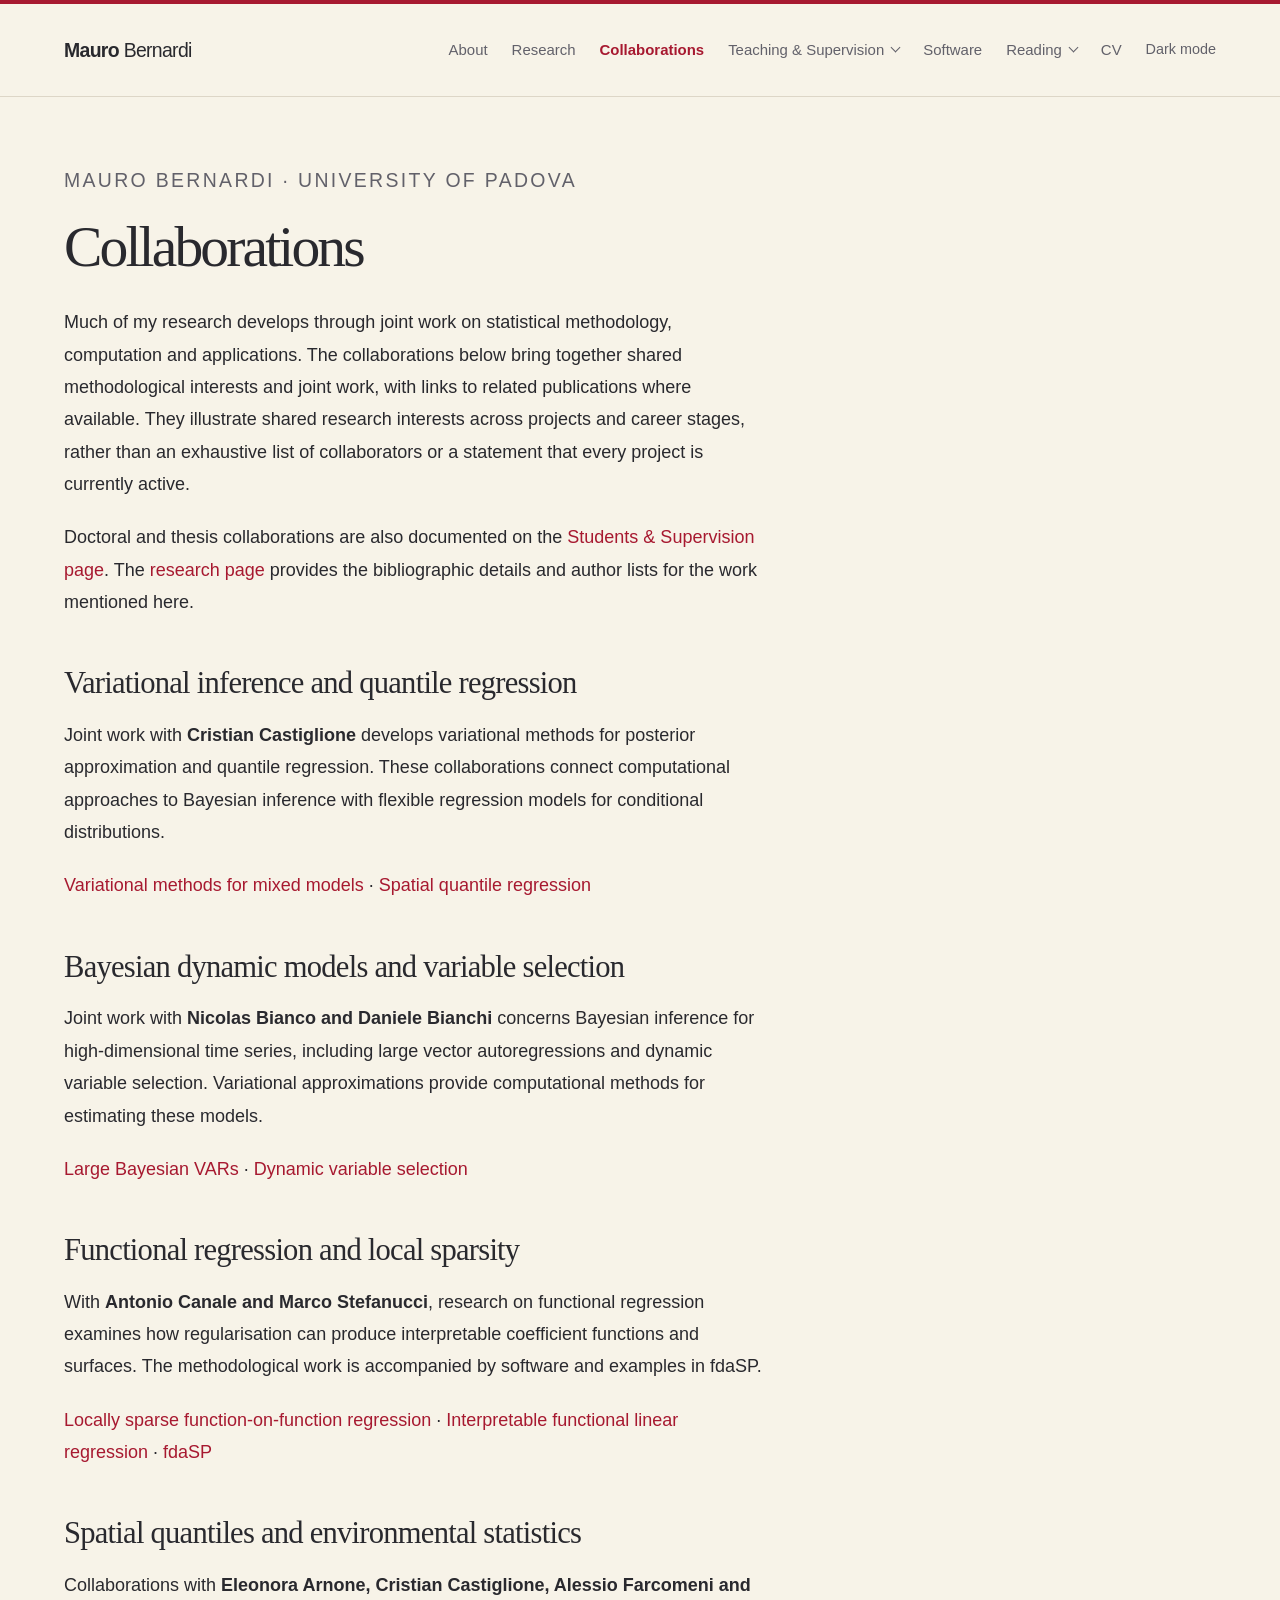
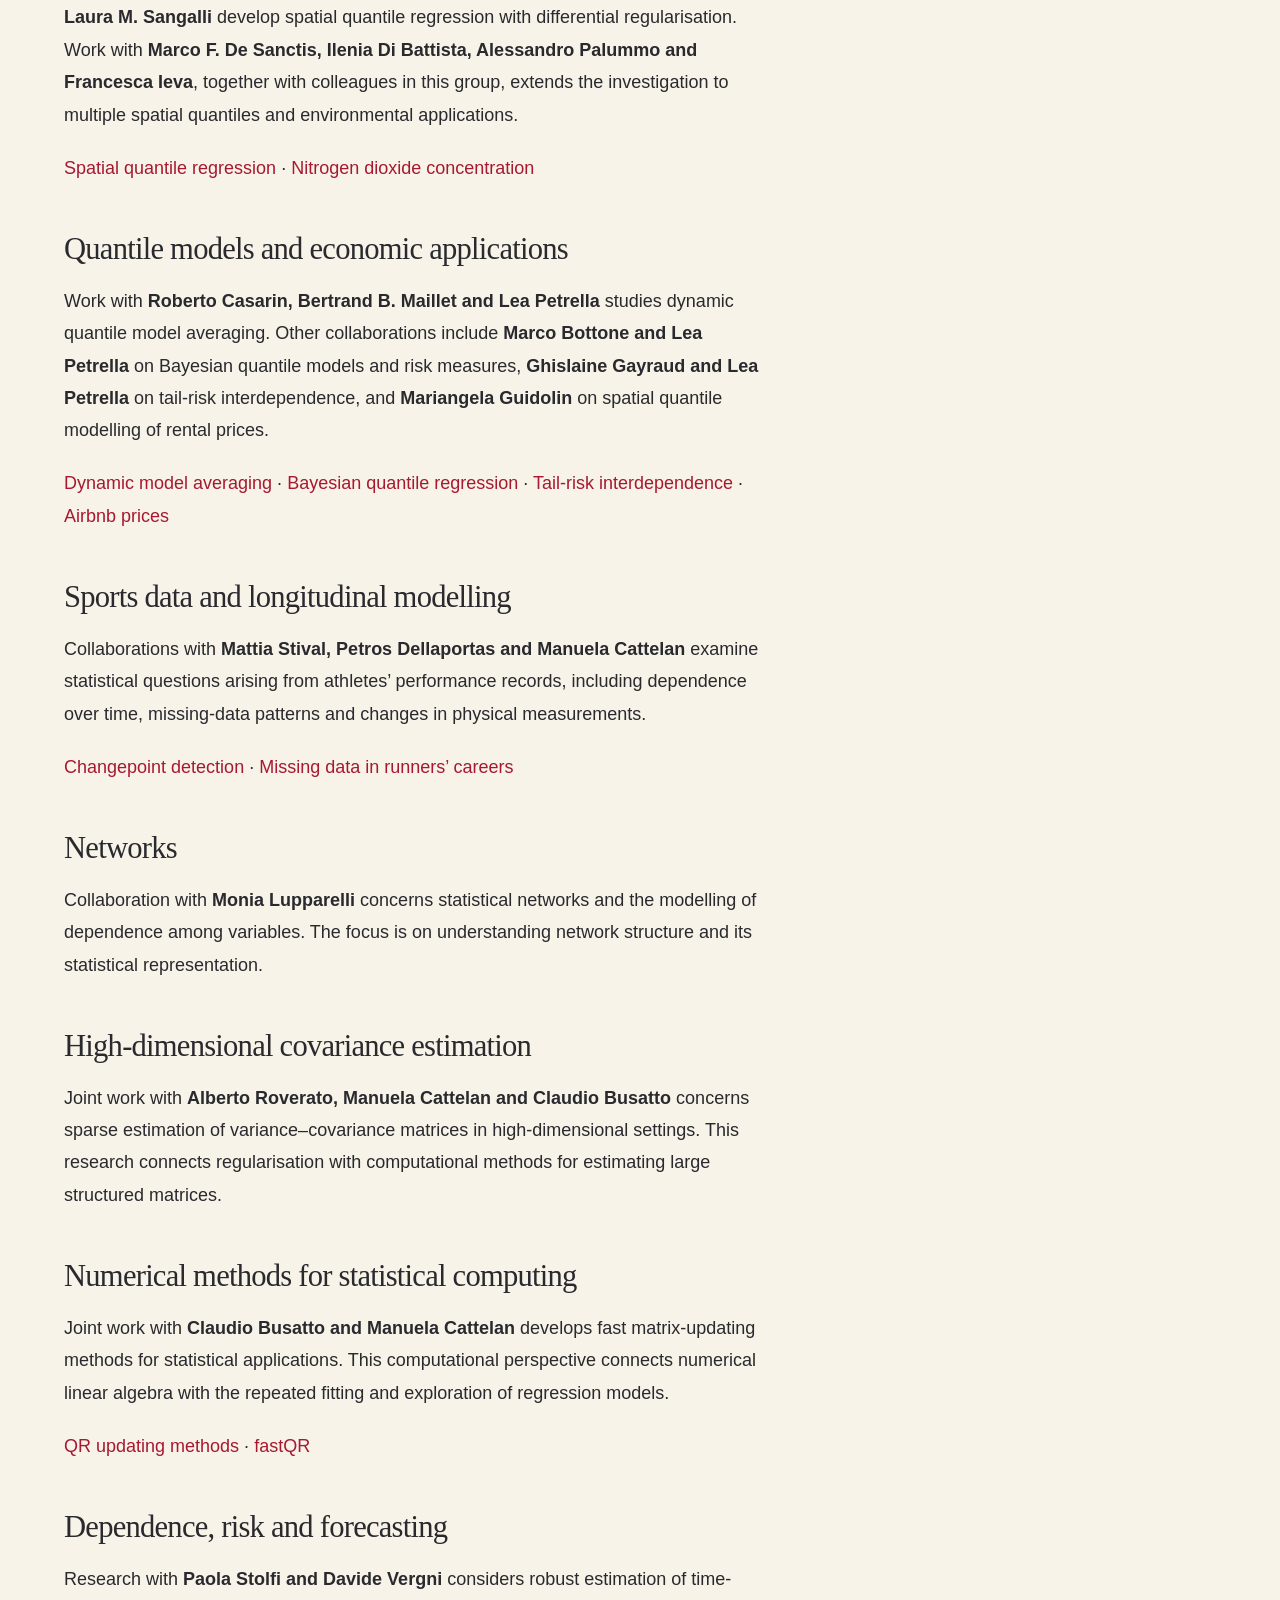
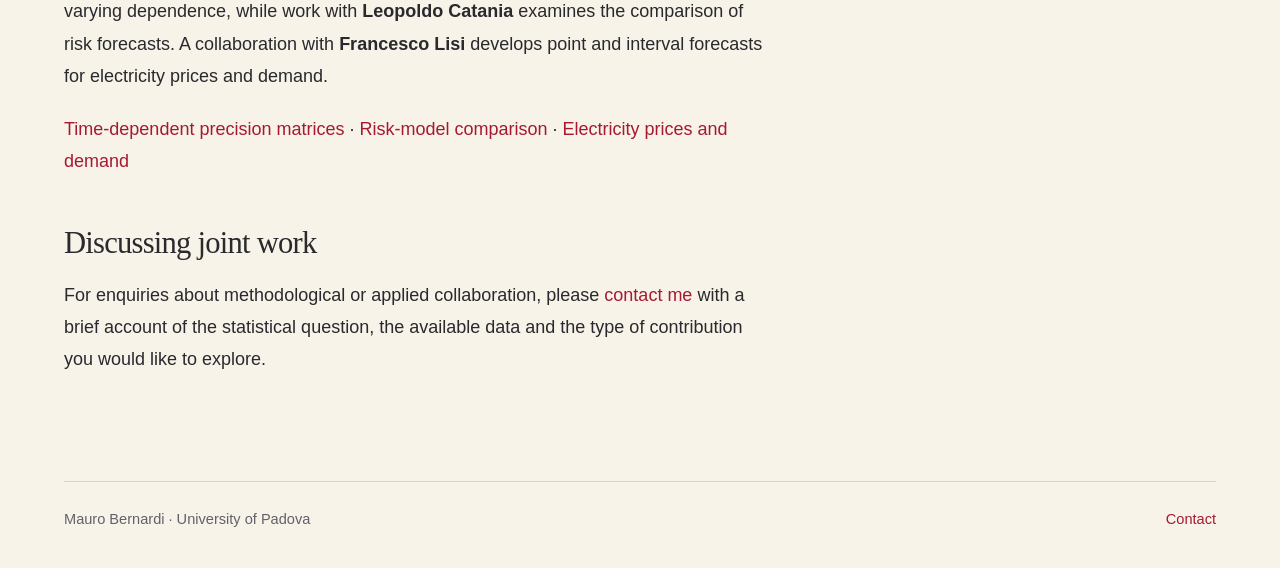
==== docs/collaborations.html @ 11c30ae1 "Personal website: first upload" ====
<!doctype html>
<html lang="en"><head><meta charset="utf-8"><meta name="viewport" content="width=device-width,initial-scale=1"><title>Collaborations · Mauro Bernardi</title><meta name="description" content="Mauro Bernardi, Associate Professor at the University of Padova. Research, publications, teaching and statistical software."><meta property="og:title" content="Collaborations · Mauro Bernardi"><meta property="og:type" content="website"><link rel="icon" href="assets/favicon.svg" type="image/svg+xml"><link rel="stylesheet" href="assets/style.css"><script src="assets/site.js" defer></script></head><body><a class="skip" href="#main">Skip to content</a><header class="site-header"><div class="nav-wrap"><a class="brand" href="index.html"><strong>Mauro</strong> Bernardi</a><button class="menu-toggle" type="button" aria-controls="navigation" aria-expanded="false">Menu</button><nav class="nav-links" id="navigation" aria-label="Main navigation"><a href="index.html">About</a><a href="research.html">Research</a><a href="collaborations.html" aria-current="page">Collaborations</a><details class="nav-group"><summary>Teaching &amp; Supervision</summary><div class="nav-submenu"><a href="teaching.html">Teaching</a><a href="students.html">Students &amp; Supervision</a><a href="thesis-topics.html">Thesis opportunities</a></div></details><a href="software.html">Software</a><details class="nav-group"><summary>Reading</summary><div class="nav-submenu"><a href="selected-readings.html">Selected readings in statistics</a><a href="reading-list.html">Reading list</a></div></details><a href="cv.html">CV</a><button class="theme-toggle" type="button" aria-pressed="false">Dark mode</button></nav></div></header><main class="container" id="main"><div class="page-copy"><p class="page-kicker">Mauro Bernardi · University of Padova</p><h1 id="collaborations">Collaborations</h1>
<p>Much of my research develops through joint work on statistical methodology, computation and applications. The collaborations below bring together shared methodological interests and joint work, with links to related publications where available. They illustrate shared research interests across projects and career stages, rather than an exhaustive list of collaborators or a statement that every project is currently active.</p>
<p>Doctoral and thesis collaborations are also documented on the <a href="students.html">Students &amp; Supervision page</a>. The <a href="research.html">research page</a> provides the bibliographic details and author lists for the work mentioned here.</p>
<h2 id="variational-inference-and-quantile-regression">Variational inference and quantile regression</h2>
<p>Joint work with <strong>Cristian Castiglione</strong> develops variational methods for posterior approximation and quantile regression. These collaborations connect computational approaches to Bayesian inference with flexible regression models for conditional distributions.</p>
<p><a href="research.html#variational-mixed-models">Variational methods for mixed models</a> · <a href="research.html#spatial-quantiles">Spatial quantile regression</a></p>
<h2 id="bayesian-dynamic-models-and-variable-selection">Bayesian dynamic models and variable selection</h2>
<p>Joint work with <strong>Nicolas Bianco and Daniele Bianchi</strong> concerns Bayesian inference for high-dimensional time series, including large vector autoregressions and dynamic variable selection. Variational approximations provide computational methods for estimating these models.</p>
<p><a href="research.html#variational-var">Large Bayesian VARs</a> · <a href="research.html#dynamic-variable-selection">Dynamic variable selection</a></p>
<h2 id="functional-regression-and-local-sparsity">Functional regression and local sparsity</h2>
<p>With <strong>Antonio Canale and Marco Stefanucci</strong>, research on functional regression examines how regularisation can produce interpretable coefficient functions and surfaces. The methodological work is accompanied by software and examples in fdaSP.</p>
<p><a href="research.html#locally-sparse-functional">Locally sparse function-on-function regression</a> · <a href="research.html#interpretable-functional-regression">Interpretable functional linear regression</a> · <a href="software.html#fdasp">fdaSP</a></p>
<h2 id="spatial-quantiles-and-environmental-statistics">Spatial quantiles and environmental statistics</h2>
<p>Collaborations with <strong>Eleonora Arnone, Cristian Castiglione, Alessio Farcomeni and Laura M. Sangalli</strong> develop spatial quantile regression with differential regularisation. Work with <strong>Marco F. De Sanctis, Ilenia Di Battista, Alessandro Palummo and Francesca Ieva</strong>, together with colleagues in this group, extends the investigation to multiple spatial quantiles and environmental applications.</p>
<p><a href="research.html#spatial-quantiles">Spatial quantile regression</a> · <a href="research.html#nitrogen-dioxide-quantiles">Nitrogen dioxide concentration</a></p>
<h2 id="quantile-models-and-economic-applications">Quantile models and economic applications</h2>
<p>Work with <strong>Roberto Casarin, Bertrand B. Maillet and Lea Petrella</strong> studies dynamic quantile model averaging. Other collaborations include <strong>Marco Bottone and Lea Petrella</strong> on Bayesian quantile models and risk measures, <strong>Ghislaine Gayraud and Lea Petrella</strong> on tail-risk interdependence, and <strong>Mariangela Guidolin</strong> on spatial quantile modelling of rental prices.</p>
<p><a href="research.html#dynamic-quantile-averaging">Dynamic model averaging</a> · <a href="research.html#skew-power-quantile-regression">Bayesian quantile regression</a> · <a href="research.html#bayesian-tail-risk">Tail-risk interdependence</a> · <a href="research.html#airbnb-spatial-quantiles">Airbnb prices</a></p>
<h2 id="sports-data-and-longitudinal-modelling">Sports data and longitudinal modelling</h2>
<p>Collaborations with <strong>Mattia Stival, Petros Dellaportas and Manuela Cattelan</strong> examine statistical questions arising from athletes’ performance records, including dependence over time, missing-data patterns and changes in physical measurements.</p>
<p><a href="research.html#sports-changepoints">Changepoint detection</a> · <a href="research.html#runners-missing-data">Missing data in runners’ careers</a></p>
<h2 id="networks">Networks</h2>
<p>Collaboration with <strong>Monia Lupparelli</strong> concerns statistical networks and the modelling of dependence among variables. The focus is on understanding network structure and its statistical representation.</p>
<h2 id="high-dimensional-covariance-estimation">High-dimensional covariance estimation</h2>
<p>Joint work with <strong>Alberto Roverato, Manuela Cattelan and Claudio Busatto</strong> concerns sparse estimation of variance–covariance matrices in high-dimensional settings. This research connects regularisation with computational methods for estimating large structured matrices.</p>
<h2 id="numerical-methods-for-statistical-computing">Numerical methods for statistical computing</h2>
<p>Joint work with <strong>Claudio Busatto and Manuela Cattelan</strong> develops fast matrix-updating methods for statistical applications. This computational perspective connects numerical linear algebra with the repeated fitting and exploration of regression models.</p>
<p><a href="research.html#fast-qr-updates">QR updating methods</a> · <a href="software.html#fastqr">fastQR</a></p>
<h2 id="dependence-risk-and-forecasting">Dependence, risk and forecasting</h2>
<p>Research with <strong>Paola Stolfi and Davide Vergni</strong> considers robust estimation of time-varying dependence, while work with <strong>Leopoldo Catania</strong> examines the comparison of risk forecasts. A collaboration with <strong>Francesco Lisi</strong> develops point and interval forecasts for electricity prices and demand.</p>
<p><a href="research.html#robust-precision-matrices">Time-dependent precision matrices</a> · <a href="research.html#var-model-confidence-set">Risk-model comparison</a> · <a href="research.html#electricity-price-demand">Electricity prices and demand</a></p>
<h2 id="discussing-joint-work">Discussing joint work</h2>
<p>For enquiries about methodological or applied collaboration, please <a href="mailto:mauro.bernardi@unipd.it">contact me</a> with a brief account of the statistical question, the available data and the type of contribution you would like to explore.</p></div></main><footer class="site-footer"><span>Mauro Bernardi · University of Padova</span><a href="mailto:mauro.bernardi@unipd.it">Contact</a></footer></body></html>
---- docs/assets/style.css ----
/* Research Studio / Editorial: shared theme for the complete academic site. */
:root{--bg:#f7f3e8;--ink:#29292e;--muted:#62616a;--accent:#a71930;--accent-soft:#f5e9e4;--line:#ddd6c7;--surface:#eee8da;--card:#fcfaf3;--subtle:var(--surface);--max:1220px;color-scheme:light}
:root[data-theme=dark]{--bg:#19191e;--ink:#f0edf0;--muted:#bbb6bf;--accent:#f2a1b2;--accent-soft:#30232b;--line:#3d3943;--surface:#242329;--card:#212026;color-scheme:dark}
*{box-sizing:border-box}html{font-size:18px;scroll-behavior:smooth;scroll-padding-top:28px}body{margin:0;background:var(--bg);color:var(--ink);font:400 1rem/1.8 -apple-system,BlinkMacSystemFont,'Segoe UI',Arial,sans-serif}a{color:var(--accent);text-decoration:none;text-underline-offset:.22em}a:hover{text-decoration:underline}a:focus-visible,button:focus-visible,summary:focus-visible,input:focus-visible{outline:3px solid var(--accent);outline-offset:4px}img{max-width:100%}button,input{font:inherit}.skip{position:absolute;left:20px;top:-100px;z-index:30;background:var(--bg);padding:10px}.skip:focus{top:10px}
.site-header{border-top:4px solid var(--accent);border-bottom:1px solid var(--line);background:var(--bg)}.nav-wrap{max-width:var(--max);padding:0 34px;margin:auto;min-height:92px;display:flex;align-items:center;justify-content:space-between;gap:25px}.brand{white-space:nowrap;color:var(--ink);letter-spacing:-.035em;font-size:1.08rem}.brand strong{font-weight:700}.nav-links{display:flex;align-items:center;gap:24px}.nav-links>a,.nav-group>summary{font-size:.83rem;color:var(--muted);white-space:nowrap}.nav-links a[aria-current=page],.nav-group.active>summary{color:var(--accent);font-weight:600}.theme-toggle,.menu-toggle{border:0;background:none;cursor:pointer;color:var(--muted);padding:7px 0;font-size:.8rem;white-space:nowrap}.theme-toggle:hover,.menu-toggle:hover{color:var(--accent)}.menu-toggle{display:none}.nav-group{position:relative}.nav-group>summary{cursor:pointer;list-style:none;display:flex;align-items:center;gap:8px}.nav-group>summary::-webkit-details-marker{display:none}.nav-group>summary::after{content:'';width:6px;height:6px;border-right:1.5px solid currentColor;border-bottom:1.5px solid currentColor;transform:rotate(45deg);margin-top:-4px}.nav-group[open]>summary::after{transform:rotate(225deg);margin-top:3px}.nav-submenu{position:absolute;z-index:10;top:calc(100% + 18px);left:-17px;min-width:260px;border:1px solid var(--line);border-radius:5px;background:var(--card);padding:9px;box-shadow:0 12px 28px #17142512}.nav-submenu a{display:block;font-size:.85rem;color:var(--muted);padding:8px 12px;border-radius:3px}.nav-submenu a:hover{background:var(--surface);text-decoration:none}
.container{max-width:var(--max);padding:66px 34px 85px;margin:auto}.home-heading{border-left:4px solid var(--accent);padding-left:26px;margin-bottom:54px}.home-kicker,.page-kicker{font-size:.79rem;letter-spacing:.12em;text-transform:uppercase;color:var(--muted);margin:0 0 15px}.home-heading h1{font-family:Georgia,'Times New Roman',serif;font-size:clamp(3.6rem,6.2vw,5.25rem);font-weight:400;letter-spacing:-.065em;line-height:1.08;margin:0 0 18px}.home-heading h1 strong{font-weight:400}.subtitle{font-size:1.06rem;color:var(--muted);margin:0}.home-grid{display:grid;grid-template-columns:minmax(0,1fr) 270px;gap:90px;align-items:start}.home-copy{max-width:710px}.home-copy>p:first-of-type{font-size:1.14rem;line-height:1.85}.home-copy h2{border-top:1px solid var(--line);padding-top:25px;margin-top:2.3rem}.home-copy h2:first-child{border-top:0;padding-top:0;margin-top:0}
h1,h2,h3{color:var(--ink)}h1{font-family:Georgia,'Times New Roman',serif;font-size:3.2rem;font-weight:400;letter-spacing:-.05em;line-height:1.18;margin:0 0 1.4rem}h2{font-family:Georgia,'Times New Roman',serif;font-weight:400;font-size:1.7rem;letter-spacing:-.025em;line-height:1.35;margin:2.5rem 0 .8rem}h3{font-size:1.08rem;line-height:1.5;font-weight:600;margin:0 0 .55rem;letter-spacing:-.015em}p{margin:.7rem 0 1.15rem}strong{font-weight:600}.page-copy{max-width:940px}.page-copy>p:first-of-type{max-width:850px;font-size:1.08rem}.page-kicker+p{font-size:1rem}
.profile-card{background:var(--card);border:1px solid var(--line);border-radius:6px;padding:23px;border-top:3px solid var(--accent);box-shadow:0 12px 32px #29212a07}.profile-mark{display:flex;align-items:center;justify-content:center;aspect-ratio:4/5;font:italic 4.6rem Georgia,serif;letter-spacing:-.08em;background:var(--surface);color:var(--accent);border-radius:3px;margin-bottom:22px}.portrait{width:100%;aspect-ratio:2/3;object-fit:contain;object-position:center;border-radius:3px;display:block;margin-bottom:22px}.profile-card address{font-style:normal;font-size:.85rem;line-height:1.8;color:var(--muted)}.contact-links{display:flex;flex-direction:column;gap:.4rem;font-size:.83rem;margin-top:18px;overflow-wrap:anywhere}.thesis-callout{margin-top:35px;background:var(--accent-soft);border-left:3px solid var(--accent);padding:23px 26px}.home-copy .thesis-callout h2{border:0;padding:0;margin:0 0 12px;font-size:1.5rem}.thesis-callout p{font-size:.97rem}.thesis-callout p:last-child{margin-bottom:0}.text-link{font-size:.92rem;font-weight:550}
.publication-section{margin-top:36px}.publication-list{border-top:1px solid var(--line)}.publication{display:grid;grid-template-columns:65px minmax(0,1fr);gap:25px;border-bottom:1px solid var(--line);padding:26px 0}.publication-year{font-size:.94rem;color:var(--muted);padding-top:2px;font-variant-numeric:tabular-nums}.publication h3{font-size:1.13rem;margin:0 0 8px;line-height:1.55}.publication h3 a{color:var(--ink)}.publication h3 a:hover{color:var(--accent)}.publication p{font-size:.93rem;line-height:1.7;margin:.25rem 0}.publication-authors{color:var(--muted)}.publication-authors strong{color:var(--ink);font-weight:550}.publication-venue{font-style:italic;color:var(--muted)}.resource-links{display:flex;flex-wrap:wrap;gap:8px;margin-top:15px}.resource-link{display:inline-flex;align-items:center;border:1px solid var(--line);border-radius:3px;padding:4px 11px;font-size:.8rem;line-height:1.5;color:var(--accent);background:var(--card)}.resource-link:hover{background:var(--accent-soft);border-color:var(--accent);text-decoration:none}.software-grid{display:grid;grid-template-columns:repeat(2,minmax(0,1fr));gap:22px;margin:36px 0}.software-card{display:flex;flex-direction:column;background:var(--card);border:1px solid var(--line);border-radius:6px;padding:26px}.software-label{font-size:.79rem;color:var(--muted);letter-spacing:.08em;text-transform:uppercase}.software-card h2{font-family:-apple-system,BlinkMacSystemFont,'Segoe UI',Arial,sans-serif;font-size:1.6rem;font-weight:650;letter-spacing:-.04em;margin:10px 0 8px}.software-card p{font-size:.96rem;margin:0 0 16px}.software-card .resource-links{margin-top:auto;padding-top:5px}
.degree-links{display:flex;flex-wrap:wrap;gap:10px;margin:28px 0 35px}.degree-links a{border:1px solid var(--line);background:var(--card);padding:7px 15px;border-radius:4px;font-size:.86rem}.degree-links a:hover{border-color:var(--accent);background:var(--accent-soft);text-decoration:none}.record-notice{border-left:3px solid var(--line);padding:3px 0 3px 22px;margin:35px 0}.record-notice h2{margin-top:0;font-size:1.4rem}.record-notice p{color:var(--muted);font-size:.95rem}.student-record{display:grid;grid-template-columns:65px minmax(0,1fr);gap:25px;padding:23px 0;border-bottom:1px solid var(--line)}.record-year,.record-meta{font-size:.88rem;color:var(--muted)}.student-record h3{margin:0}.student-record p{margin:.3rem 0}.topic-section{margin-top:35px;scroll-margin-top:28px}.topic{border:1px solid var(--line);border-radius:4px;background:var(--card);margin:12px 0}.topic>summary{padding:19px 22px;cursor:pointer;font-size:1.03rem;font-weight:550}.topic[open]>summary{border-bottom:1px solid var(--line);color:var(--accent)}.topic-body{padding:7px 22px 22px}.topic-body p{font-size:.95rem}.topic-body h3{font-size:.92rem;margin-top:20px}.cv-download{display:inline-block;padding:8px 15px;border:1px solid var(--accent);border-radius:4px;margin:5px 0 20px}
.site-footer{max-width:calc(var(--max) - 68px);margin:auto;border-top:1px solid var(--line);padding:24px 0 35px;display:flex;justify-content:space-between;gap:20px;font-size:.81rem;color:var(--muted)}.site-footer a{font-size:.81rem}
@media(max-width:1050px){.nav-wrap{padding:0 25px;gap:15px}.nav-links{gap:17px}.nav-links>a,.nav-group>summary{font-size:.8rem}.home-grid{gap:50px;grid-template-columns:minmax(0,1fr) 245px}.container{padding-left:25px;padding-right:25px}.site-footer{max-width:calc(100% - 50px)}}
@media(max-width:900px){html{font-size:17px}.nav-wrap{flex-wrap:wrap;min-height:74px;padding:12px 24px}.menu-toggle{display:block;font-size:.88rem}.nav-links{display:flex;width:100%;align-items:stretch;flex-direction:column;gap:0;padding:4px 0 12px}.js .nav-links{display:none}.js .nav-links.open{display:flex}.nav-links>a,.nav-group>summary{display:flex;padding:10px 0;font-size:.94rem}.theme-toggle{text-align:left;width:fit-content;font-size:.86rem;padding:10px 0}.nav-submenu{position:static;border:0;border-left:2px solid var(--line);border-radius:0;box-shadow:none;margin:0 0 12px 5px;padding:3px 0 3px 15px;min-width:0}.nav-submenu a{font-size:.9rem;padding:8px}.home-grid{grid-template-columns:minmax(0,1fr) 225px;gap:32px}.container{padding-top:43px}.home-heading{margin-bottom:40px}.home-heading h1{font-size:4rem}.home-copy>p:first-of-type{font-size:1.08rem}.contact-links{font-size:.85rem}.profile-card address{font-size:.85rem}}
@media(max-width:650px){.container{padding:34px 22px 55px}.home-heading{padding-left:17px;margin-bottom:30px}.home-kicker,.page-kicker{font-size:.83rem;letter-spacing:.07em}.home-heading h1{font-size:clamp(2.8rem,11vw,3.8rem)}.subtitle{font-size:.96rem}.home-grid{grid-template-columns:1fr;gap:32px}.profile-card{grid-row:1;display:grid;grid-template-columns:108px minmax(0,1fr);gap:0 18px;padding:17px}.profile-mark,.portrait{grid-row:1/3;margin:0;font-size:3rem;align-self:start}.profile-card address{font-size:.85rem}.contact-links{font-size:.85rem;margin-top:12px;gap:.2rem}.home-copy h2{font-size:1.55rem}.home-copy>p:first-of-type{font-size:1.06rem}h1{font-size:2.5rem}h2{font-size:1.5rem}.page-copy>p:first-of-type{font-size:1.02rem}.publication,.student-record{grid-template-columns:1fr;gap:7px;padding:22px 0}.publication-year{font-size:.86rem}.publication h3{font-size:1.06rem}.resource-link{font-size:.85rem}.software-grid{grid-template-columns:1fr;gap:17px}.software-card{padding:23px}.software-label{font-size:.84rem}.software-card p{font-size:.97rem}.topic>summary{padding:17px;font-size:1rem}.topic-body{padding:5px 17px 20px}.degree-links a{font-size:.87rem}.site-footer{max-width:calc(100% - 44px);flex-wrap:wrap;font-size:.83rem}.site-footer a{font-size:.83rem}.thesis-callout{padding:20px}.text-link{font-size:.93rem}}
@media(prefers-reduced-motion:reduce){html{scroll-behavior:auto}}
/* Research links and expanded software/supervision records. */
.publication,.software-card,.supervision-group{scroll-margin-top:28px}
.software-card h3{font:600 .92rem/1.5 -apple-system,BlinkMacSystemFont,'Segoe UI',Arial,sans-serif;margin:5px 0 9px}
.software-card ul{padding-left:1.15rem;margin:0 0 12px;font-size:.92rem;line-height:1.65}
.software-card .software-papers p{font-size:.86rem;color:var(--muted)}
.software-papers{border-top:1px solid var(--line);padding-top:18px;margin-top:3px}
.related-work{margin-top:18px}.related-work>span{font-size:.82rem;color:var(--muted)}.related-work .resource-links{margin-top:6px}
.supervision-subheading{font:600 1rem/1.5 -apple-system,BlinkMacSystemFont,'Segoe UI',Arial,sans-serif;margin:29px 0 10px}
.record-explanation{color:var(--muted);font-size:.91rem;max-width:780px}
.student-record h4{font-size:1.04rem;line-height:1.5;font-weight:600;margin:0}
.record-year span{display:block;font-size:.78rem}
@media(max-width:650px){.record-year span{display:inline;margin-right:7px;font-size:.85rem}.software-card .software-papers p{font-size:.9rem}}
/* Reading measure and touch targets, retaining the existing typefaces. */
.page-copy>p,.home-copy>p{max-width:70ch}
.student-record>div:last-child,.publication-body,.software-card{min-width:0}
.student-record p,.software-card p,.publication-body p{overflow-wrap:break-word}
.page-copy h1{overflow-wrap:break-word}
@media(max-width:900px){.menu-toggle,.theme-toggle{min-height:44px;min-width:44px}.nav-submenu a{min-height:44px}}
@media(max-width:650px){.resource-link,.degree-links a{min-height:44px;align-items:center}.degree-links a{display:inline-flex}.software-card h2{overflow-wrap:anywhere}}
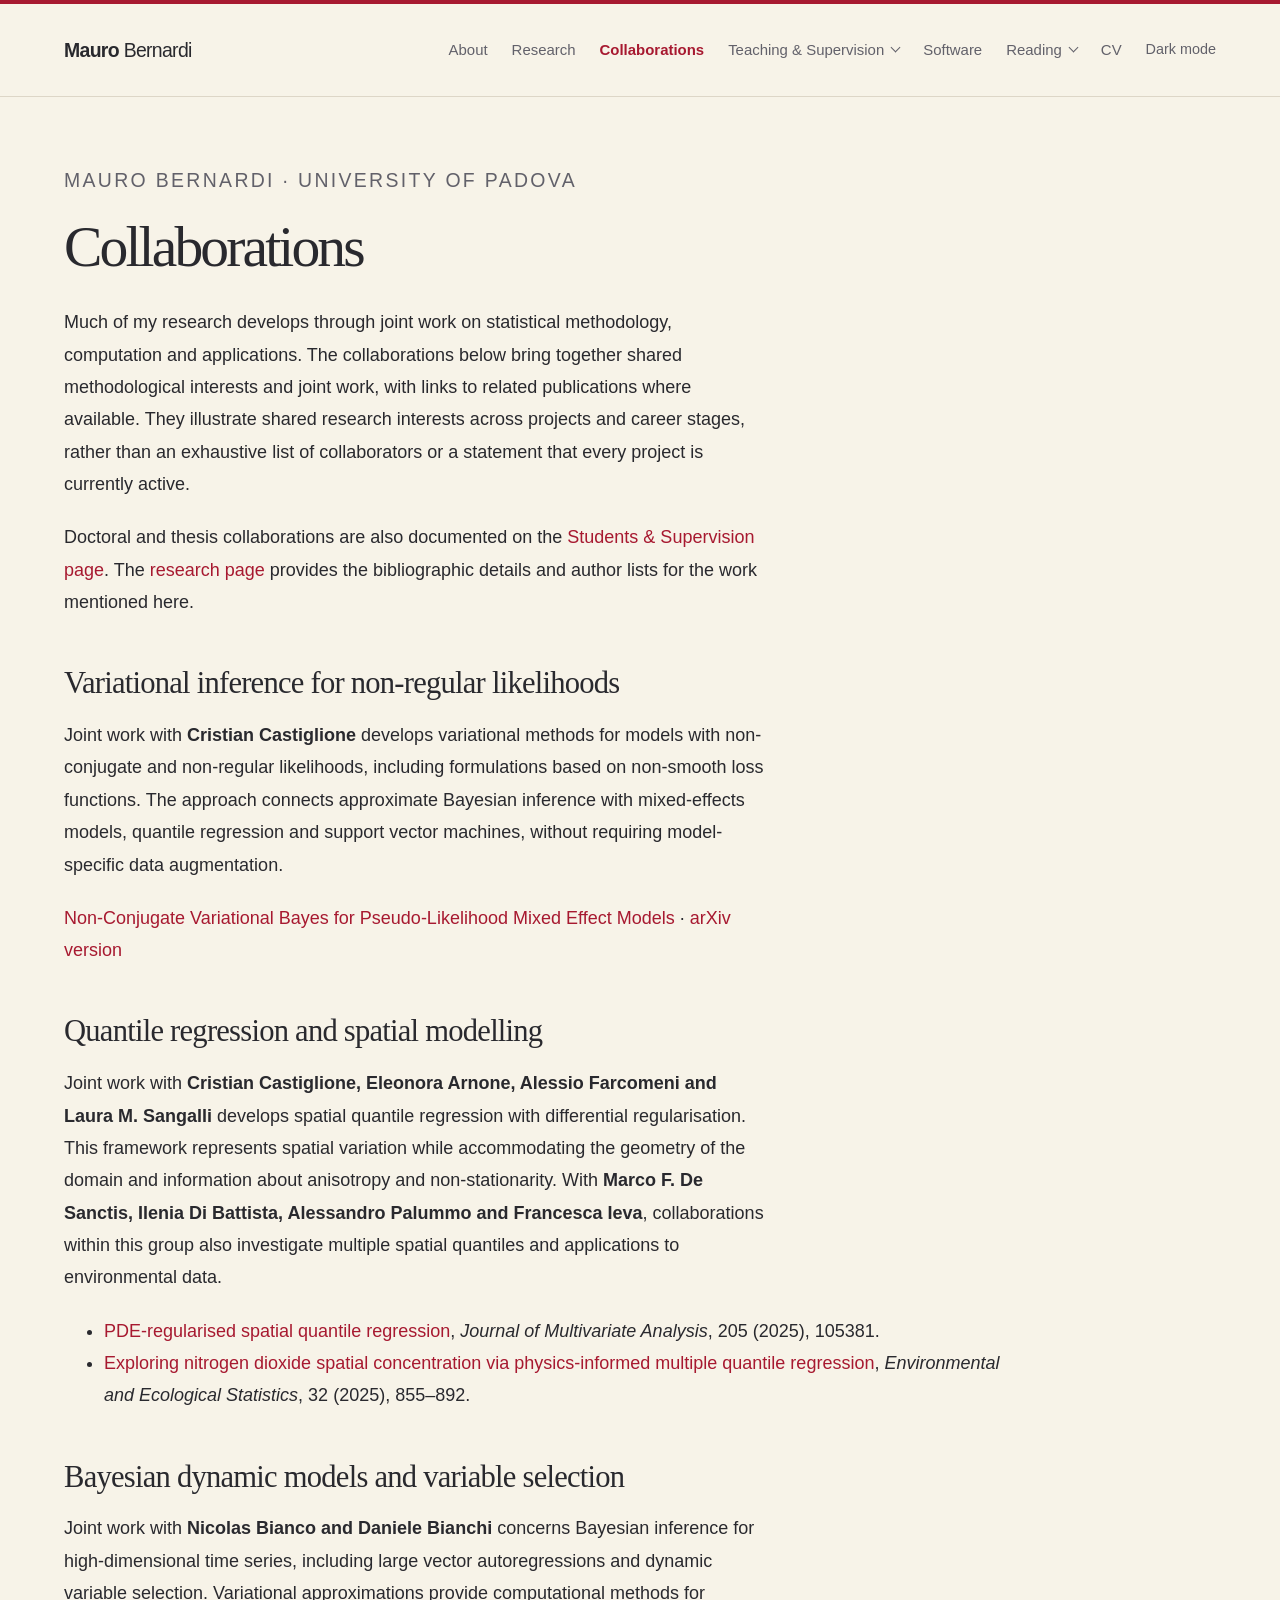
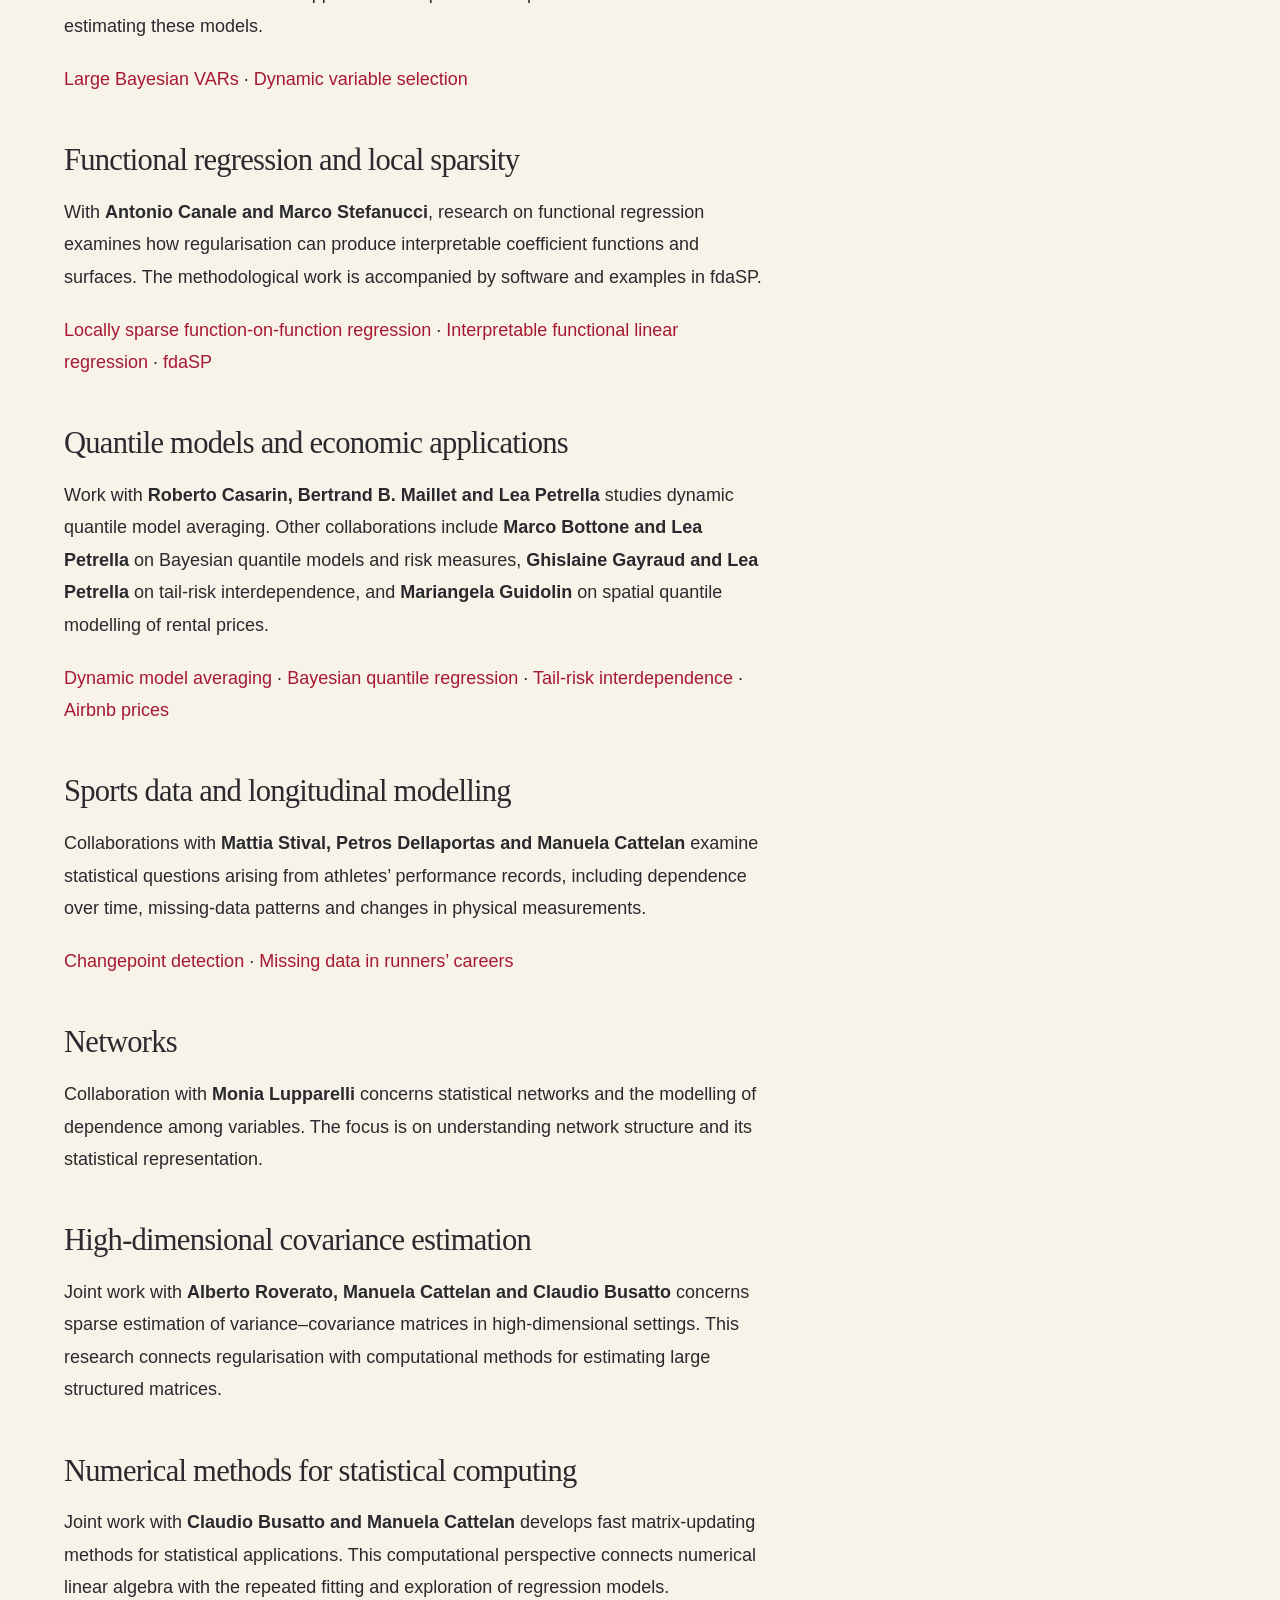
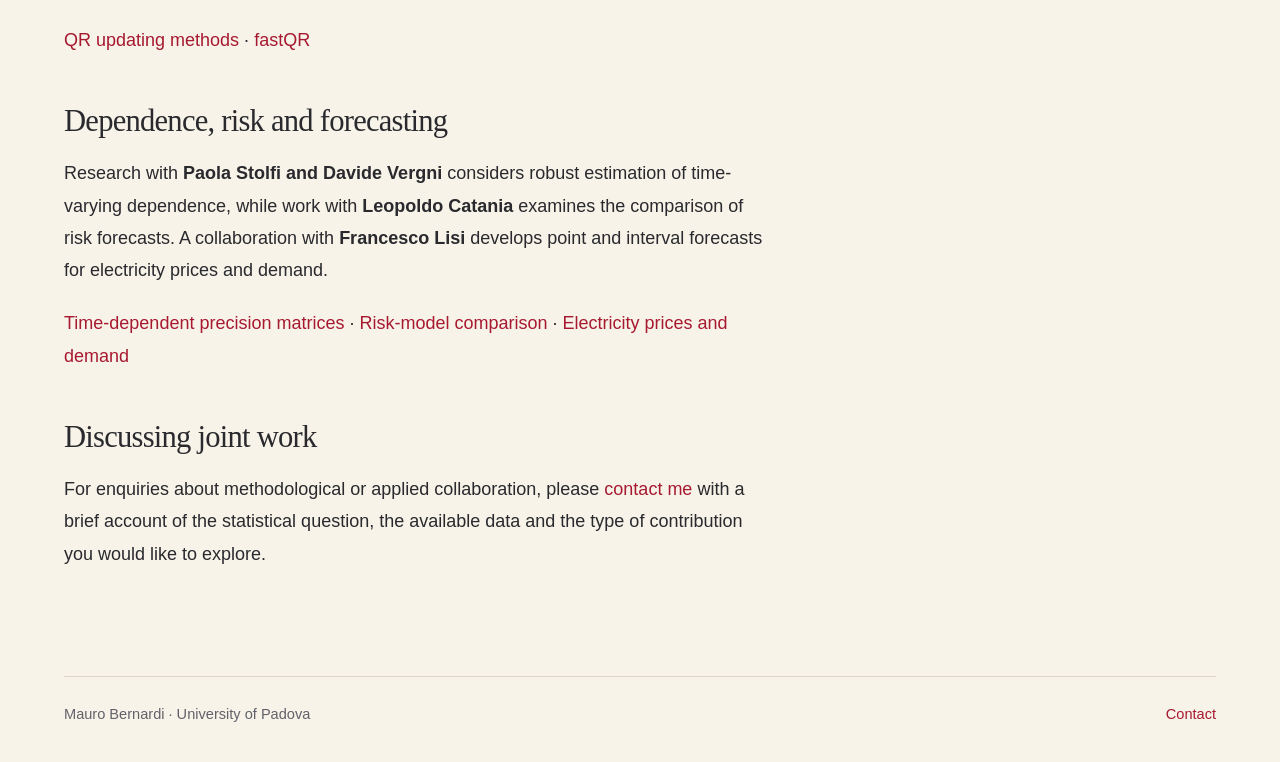
==== commit e3e3b2a8: "Update website, arXiv reader and research assistants" ====
--- a/docs/collaborations.html
+++ b/docs/collaborations.html
@@ -2,18 +2,21 @@
 <html lang="en"><head><meta charset="utf-8"><meta name="viewport" content="width=device-width,initial-scale=1"><title>Collaborations · Mauro Bernardi</title><meta name="description" content="Mauro Bernardi, Associate Professor at the University of Padova. Research, publications, teaching and statistical software."><meta property="og:title" content="Collaborations · Mauro Bernardi"><meta property="og:type" content="website"><link rel="icon" href="assets/favicon.svg" type="image/svg+xml"><link rel="stylesheet" href="assets/style.css"><script src="assets/site.js" defer></script></head><body><a class="skip" href="#main">Skip to content</a><header class="site-header"><div class="nav-wrap"><a class="brand" href="index.html"><strong>Mauro</strong> Bernardi</a><button class="menu-toggle" type="button" aria-controls="navigation" aria-expanded="false">Menu</button><nav class="nav-links" id="navigation" aria-label="Main navigation"><a href="index.html">About</a><a href="research.html">Research</a><a href="collaborations.html" aria-current="page">Collaborations</a><details class="nav-group"><summary>Teaching &amp; Supervision</summary><div class="nav-submenu"><a href="teaching.html">Teaching</a><a href="students.html">Students &amp; Supervision</a><a href="thesis-topics.html">Thesis opportunities</a></div></details><a href="software.html">Software</a><details class="nav-group"><summary>Reading</summary><div class="nav-submenu"><a href="selected-readings.html">Selected readings in statistics</a><a href="reading-list.html">Reading list</a></div></details><a href="cv.html">CV</a><button class="theme-toggle" type="button" aria-pressed="false">Dark mode</button></nav></div></header><main class="container" id="main"><div class="page-copy"><p class="page-kicker">Mauro Bernardi · University of Padova</p><h1 id="collaborations">Collaborations</h1>
 <p>Much of my research develops through joint work on statistical methodology, computation and applications. The collaborations below bring together shared methodological interests and joint work, with links to related publications where available. They illustrate shared research interests across projects and career stages, rather than an exhaustive list of collaborators or a statement that every project is currently active.</p>
 <p>Doctoral and thesis collaborations are also documented on the <a href="students.html">Students &amp; Supervision page</a>. The <a href="research.html">research page</a> provides the bibliographic details and author lists for the work mentioned here.</p>
-<h2 id="variational-inference-and-quantile-regression">Variational inference and quantile regression</h2>
-<p>Joint work with <strong>Cristian Castiglione</strong> develops variational methods for posterior approximation and quantile regression. These collaborations connect computational approaches to Bayesian inference with flexible regression models for conditional distributions.</p>
-<p><a href="research.html#variational-mixed-models">Variational methods for mixed models</a> · <a href="research.html#spatial-quantiles">Spatial quantile regression</a></p>
+<h2 id="variational-inference-for-non-regular-likelihoods">Variational inference for non-regular likelihoods</h2>
+<p>Joint work with <strong>Cristian Castiglione</strong> develops variational methods for models with non-conjugate and non-regular likelihoods, including formulations based on non-smooth loss functions. The approach connects approximate Bayesian inference with mixed-effects models, quantile regression and support vector machines, without requiring model-specific data augmentation.</p>
+<p><a href="research.html#variational-mixed-models">Non-Conjugate Variational Bayes for Pseudo-Likelihood Mixed Effect Models</a> · <a href="https://arxiv.org/abs/2206.09444">arXiv version</a></p>
+<h2 id="quantile-regression-and-spatial-modelling">Quantile regression and spatial modelling</h2>
+<p>Joint work with <strong>Cristian Castiglione, Eleonora Arnone, Alessio Farcomeni and Laura M. Sangalli</strong> develops spatial quantile regression with differential regularisation. This framework represents spatial variation while accommodating the geometry of the domain and information about anisotropy and non-stationarity. With <strong>Marco F. De Sanctis, Ilenia Di Battista, Alessandro Palummo and Francesca Ieva</strong>, collaborations within this group also investigate multiple spatial quantiles and applications to environmental data.</p>
+<ul>
+<li><a href="research.html#spatial-quantiles">PDE-regularised spatial quantile regression</a>, <em>Journal of Multivariate Analysis</em>, 205 (2025), 105381.</li>
+<li><a href="research.html#nitrogen-dioxide-quantiles">Exploring nitrogen dioxide spatial concentration via physics-informed multiple quantile regression</a>, <em>Environmental and Ecological Statistics</em>, 32 (2025), 855–892.</li>
+</ul>
 <h2 id="bayesian-dynamic-models-and-variable-selection">Bayesian dynamic models and variable selection</h2>
 <p>Joint work with <strong>Nicolas Bianco and Daniele Bianchi</strong> concerns Bayesian inference for high-dimensional time series, including large vector autoregressions and dynamic variable selection. Variational approximations provide computational methods for estimating these models.</p>
 <p><a href="research.html#variational-var">Large Bayesian VARs</a> · <a href="research.html#dynamic-variable-selection">Dynamic variable selection</a></p>
 <h2 id="functional-regression-and-local-sparsity">Functional regression and local sparsity</h2>
 <p>With <strong>Antonio Canale and Marco Stefanucci</strong>, research on functional regression examines how regularisation can produce interpretable coefficient functions and surfaces. The methodological work is accompanied by software and examples in fdaSP.</p>
 <p><a href="research.html#locally-sparse-functional">Locally sparse function-on-function regression</a> · <a href="research.html#interpretable-functional-regression">Interpretable functional linear regression</a> · <a href="software.html#fdasp">fdaSP</a></p>
-<h2 id="spatial-quantiles-and-environmental-statistics">Spatial quantiles and environmental statistics</h2>
-<p>Collaborations with <strong>Eleonora Arnone, Cristian Castiglione, Alessio Farcomeni and Laura M. Sangalli</strong> develop spatial quantile regression with differential regularisation. Work with <strong>Marco F. De Sanctis, Ilenia Di Battista, Alessandro Palummo and Francesca Ieva</strong>, together with colleagues in this group, extends the investigation to multiple spatial quantiles and environmental applications.</p>
-<p><a href="research.html#spatial-quantiles">Spatial quantile regression</a> · <a href="research.html#nitrogen-dioxide-quantiles">Nitrogen dioxide concentration</a></p>
 <h2 id="quantile-models-and-economic-applications">Quantile models and economic applications</h2>
 <p>Work with <strong>Roberto Casarin, Bertrand B. Maillet and Lea Petrella</strong> studies dynamic quantile model averaging. Other collaborations include <strong>Marco Bottone and Lea Petrella</strong> on Bayesian quantile models and risk measures, <strong>Ghislaine Gayraud and Lea Petrella</strong> on tail-risk interdependence, and <strong>Mariangela Guidolin</strong> on spatial quantile modelling of rental prices.</p>
 <p><a href="research.html#dynamic-quantile-averaging">Dynamic model averaging</a> · <a href="research.html#skew-power-quantile-regression">Bayesian quantile regression</a> · <a href="research.html#bayesian-tail-risk">Tail-risk interdependence</a> · <a href="research.html#airbnb-spatial-quantiles">Airbnb prices</a></p>
